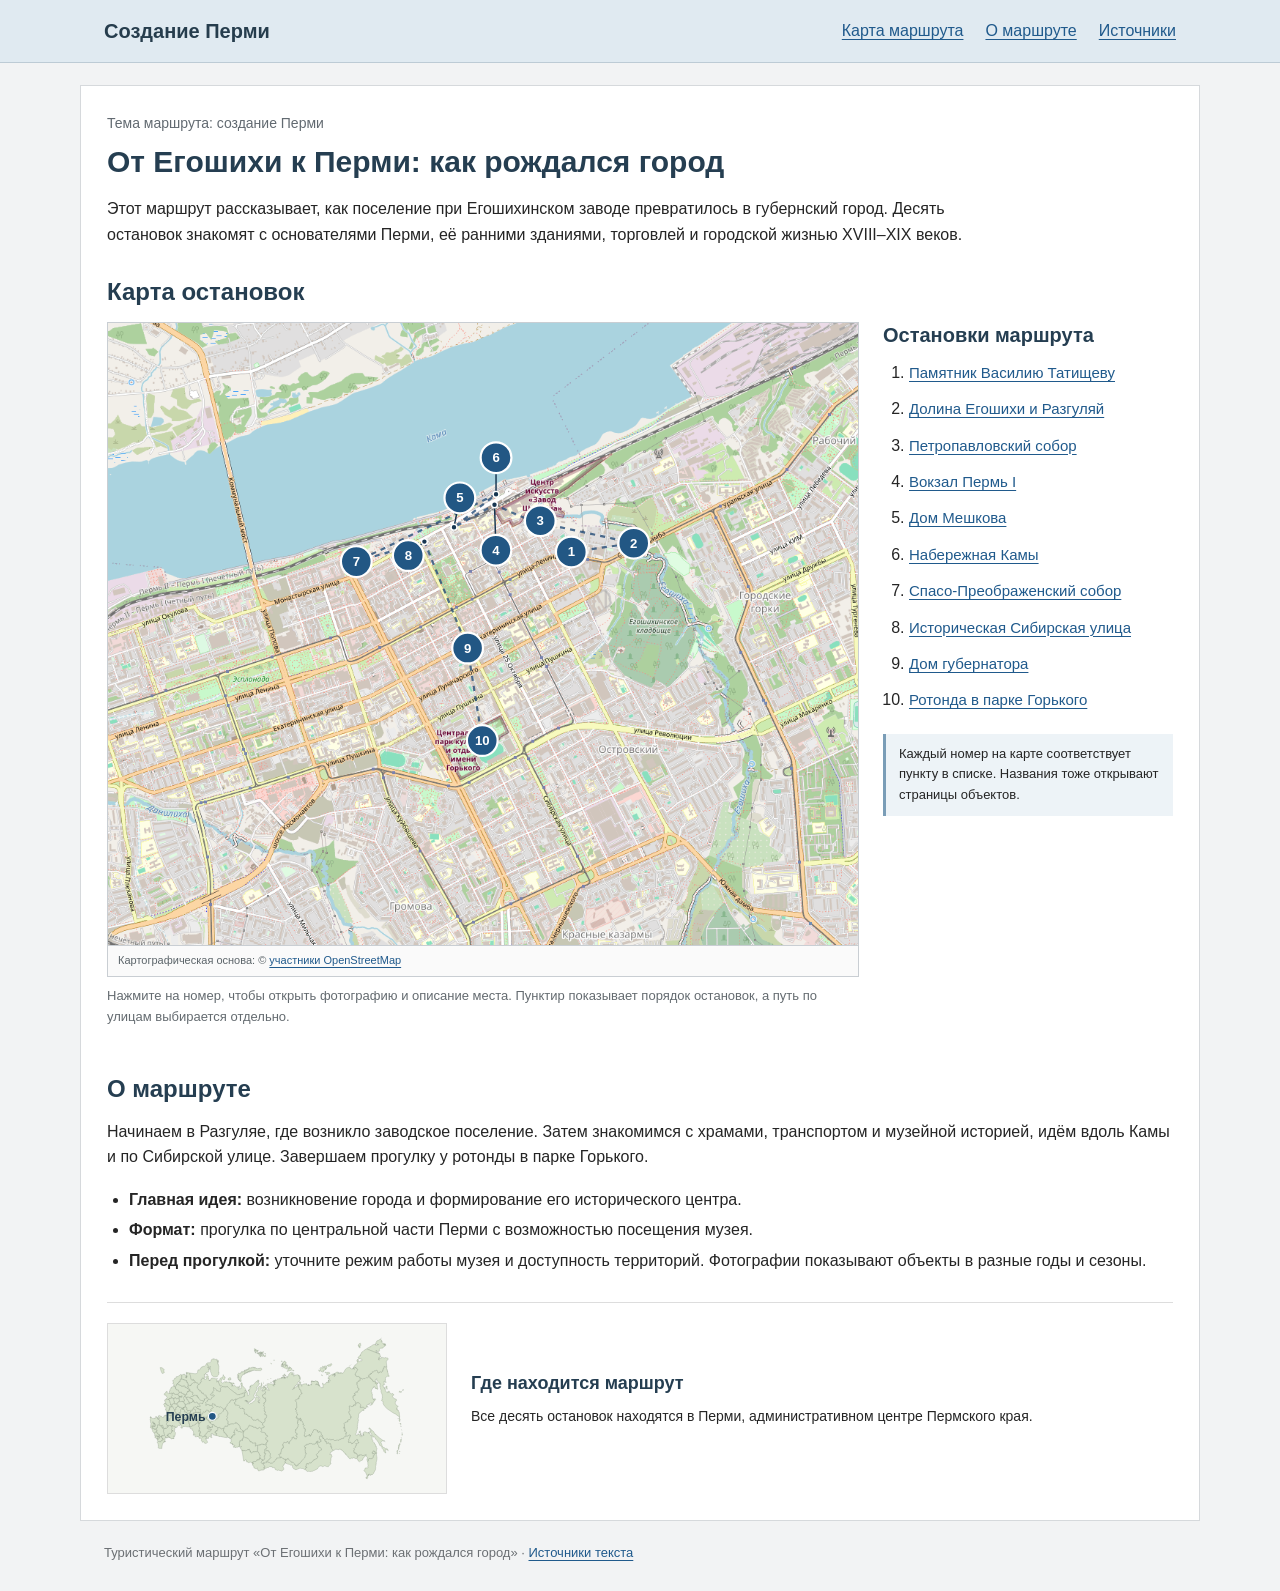
==== index.html @ ab6ca35f "org" ====
<!DOCTYPE html><html lang="ru"><head><meta charset="utf-8"><meta name="viewport" content="width=device-width,initial-scale=1"><title>От Егошихи к Перми: как рождался город — Создание Перми</title><meta name="description" content="Исторический маршрут по Перми: десять остановок о создании города, фотографии и описания."><link rel="stylesheet" href="style.css"></head><body><a class="skip" href="#main">Перейти к содержанию</a><header><div class="header-inner"><a class="site-name" href="index.html">Создание Перми</a><nav aria-label="Меню"><a href="index.html#map">Карта маршрута</a><a href="index.html#about">О маршруте</a><a href="sources.html">Источники</a></nav></div></header><main id="main"><p class="topic">Тема маршрута: создание Перми</p><h1>От Егошихи к Перми: как рождался город</h1><p class="intro">Этот маршрут рассказывает, как поселение при Егошихинском заводе превратилось в губернский город. Десять остановок знакомят с основателями Перми, её ранними зданиями, торговлей и городской жизнью XVIII–XIX веков.</p><section id="map"><h2>Карта остановок</h2><div class="map-layout"><div><div class="map-box"><svg class="route-map" viewBox="0 0 1024 850" role="group" aria-label="Карта центра Перми с десятью остановками"><image href="assets/perm-map.png" width="1024" height="850"/><path class="route-line" d="M632.6,312.6 L717.8,300.6 L577.2,270.0 L527.7,248.2 L472.4,278.8 L529.8,233.9 L339.0,325.8 L432.0,298.5 L491.0,443.8 L511.0,570.1"/><a class="pin" href="places/tatischev.html" aria-label="Остановка 1: Памятник Василию Татищеву"><title>1. Памятник Василию Татищеву</title><path class="leader" d="M632.6,312.6l0,0"/><circle class="location-dot" cx="632.6" cy="312.6" r="4"/><g transform="translate(632.6 312.6)"><circle r="31" fill="transparent"/><circle class="badge" r="21"/><text>1</text></g></a><a class="pin" href="places/egoshikha.html" aria-label="Остановка 2: Долина Егошихи и Разгуляй"><title>2. Долина Егошихи и Разгуляй</title><path class="leader" d="M717.8,300.6l0,0"/><circle class="location-dot" cx="717.8" cy="300.6" r="4"/><g transform="translate(717.8 300.6)"><circle r="31" fill="transparent"/><circle class="badge" r="21"/><text>2</text></g></a><a class="pin" href="places/peter-paul.html" aria-label="Остановка 3: Петропавловский собор"><title>3. Петропавловский собор</title><path class="leader" d="M577.2,270.0l13,0"/><circle class="location-dot" cx="577.2" cy="270.0" r="4"/><g transform="translate(590.2 270.0)"><circle r="31" fill="transparent"/><circle class="badge" r="21"/><text>3</text></g></a><a class="pin" href="places/perm-one.html" aria-label="Остановка 4: Вокзал Пермь I"><title>4. Вокзал Пермь I</title><path class="leader" d="M527.7,248.2l2,62"/><circle class="location-dot" cx="527.7" cy="248.2" r="4"/><g transform="translate(529.7 310.2)"><circle r="31" fill="transparent"/><circle class="badge" r="21"/><text>4</text></g></a><a class="pin" href="places/meshkov.html" aria-label="Остановка 5: Дом Мешкова"><title>5. Дом Мешкова</title><path class="leader" d="M472.4,278.8l8,-40"/><circle class="location-dot" cx="472.4" cy="278.8" r="4"/><g transform="translate(480.4 238.8)"><circle r="31" fill="transparent"/><circle class="badge" r="21"/><text>5</text></g></a><a class="pin" href="places/kama.html" aria-label="Остановка 6: Набережная Камы"><title>6. Набережная Камы</title><path class="leader" d="M529.8,233.9l0,-50"/><circle class="location-dot" cx="529.8" cy="233.9" r="4"/><g transform="translate(529.8 183.9)"><circle r="31" fill="transparent"/><circle class="badge" r="21"/><text>6</text></g></a><a class="pin" href="places/cathedral.html" aria-label="Остановка 7: Спасо-Преображенский собор"><title>7. Спасо-Преображенский собор</title><path class="leader" d="M339.0,325.8l0,0"/><circle class="location-dot" cx="339.0" cy="325.8" r="4"/><g transform="translate(339.0 325.8)"><circle r="31" fill="transparent"/><circle class="badge" r="21"/><text>7</text></g></a><a class="pin" href="places/sibirskaya.html" aria-label="Остановка 8: Историческая Сибирская улица"><title>8. Историческая Сибирская улица</title><path class="leader" d="M432.0,298.5l-22,19"/><circle class="location-dot" cx="432.0" cy="298.5" r="4"/><g transform="translate(410.0 317.5)"><circle r="31" fill="transparent"/><circle class="badge" r="21"/><text>8</text></g></a><a class="pin" href="places/governor.html" aria-label="Остановка 9: Дом губернатора"><title>9. Дом губернатора</title><path class="leader" d="M491.0,443.8l0,0"/><circle class="location-dot" cx="491.0" cy="443.8" r="4"/><g transform="translate(491.0 443.8)"><circle r="31" fill="transparent"/><circle class="badge" r="21"/><text>9</text></g></a><a class="pin" href="places/rotunda.html" aria-label="Остановка 10: Ротонда в парке Горького"><title>10. Ротонда в парке Горького</title><path class="leader" d="M511.0,570.1l0,0"/><circle class="location-dot" cx="511.0" cy="570.1" r="4"/><g transform="translate(511.0 570.1)"><circle r="31" fill="transparent"/><circle class="badge" r="21"/><text>10</text></g></a></svg><div class="map-credit">Картографическая основа: © <a href="https://www.openstreetmap.org/copyright" target="_blank" rel="noopener noreferrer">участники OpenStreetMap</a></div></div><p class="map-note">Нажмите на номер, чтобы открыть фотографию и описание места. Пунктир показывает порядок остановок, а путь по улицам выбирается отдельно.</p></div><aside class="stop-list"><h3>Остановки маршрута</h3><ol><li><a href="places/tatischev.html">Памятник Василию Татищеву</a></li><li><a href="places/egoshikha.html">Долина Егошихи и Разгуляй</a></li><li><a href="places/peter-paul.html">Петропавловский собор</a></li><li><a href="places/perm-one.html">Вокзал Пермь I</a></li><li><a href="places/meshkov.html">Дом Мешкова</a></li><li><a href="places/kama.html">Набережная Камы</a></li><li><a href="places/cathedral.html">Спасо-Преображенский собор</a></li><li><a href="places/sibirskaya.html">Историческая Сибирская улица</a></li><li><a href="places/governor.html">Дом губернатора</a></li><li><a href="places/rotunda.html">Ротонда в парке Горького</a></li></ol><p class="instructions">Каждый номер на карте соответствует пункту в списке. Названия тоже открывают страницы объектов.</p></aside></div></section><section id="about" class="about"><h2>О маршруте</h2><p>Начинаем в Разгуляе, где возникло заводское поселение. Затем знакомимся с храмами, транспортом и музейной историей, идём вдоль Камы и по Сибирской улице. Завершаем прогулку у ротонды в парке Горького.</p><ul><li><strong>Главная идея:</strong> возникновение города и формирование его исторического центра.</li><li><strong>Формат:</strong> прогулка по центральной части Перми с возможностью посещения музея.</li><li><strong>Перед прогулкой:</strong> уточните режим работы музея и доступность территорий. Фотографии показывают объекты в разные годы и сезоны.</li></ul><div class="region-location"><img class="country-map" src="assets/russia-map.svg" alt="Карта России с отмеченным городом Пермь"><div><h3>Где находится маршрут</h3><p>Все десять остановок находятся в Перми, административном центре Пермского края.</p></div></div></section></main><footer>Туристический маршрут «От Егошихи к Перми: как рождался город» · <a href="sources.html">Источники текста</a></footer></body></html>
---- style.css ----
* { box-sizing: border-box; }
body { margin: 0; background: #f2f3f4; color: #252525; font: 16px/1.6 Arial, sans-serif; }
a { color: #205a8c; text-underline-offset: 3px; }
a:hover { color: #103653; }
a:focus-visible, button:focus-visible { outline: 3px solid #b66c1d; outline-offset: 4px; }
header { background: #e0eaf1; border-bottom: 1px solid #bdcbd5; }
.header-inner { max-width: 1120px; margin: auto; padding: 15px 24px; display: flex; align-items: center; justify-content: space-between; gap: 20px; }
.site-name { font-size: 20px; font-weight: bold; color: #263d4d; text-decoration: none; }
nav { display: flex; gap: 22px; flex-wrap: wrap; }
main { max-width: 1120px; margin: 22px auto; padding: 26px; background: white; border: 1px solid #d6d9dc; }
h1, h2, h3 { color: #253e51; line-height: 1.3; }
h1 { font-size: 30px; margin: 0 0 15px; }
h2 { font-size: 24px; margin: 28px 0 15px; }
h3 { font-size: 20px; margin: 0 0 10px; }
p { margin: 0 0 17px; }
.intro { max-width: 880px; }
.topic { color: #626a71; font-size: 14px; margin-bottom: 8px; }
.map-layout { display: grid; grid-template-columns: minmax(0, 1fr) 290px; gap: 24px; align-items: start; }
.map-box { border: 1px solid #c9ced3; background: #eef2ed; }
.route-map { width: 100%; height: auto; display: block; }
.route-line { fill: none; stroke: #244d79; stroke-width: 3; stroke-dasharray: 7 7; opacity: .8; }
.pin .leader { stroke: #173651; stroke-width: 2; }
.pin .location-dot { fill: #173651; stroke: white; stroke-width: 2; }
.pin .badge { fill: #225784; stroke: white; stroke-width: 3; }
.pin text { fill: white; font: bold 18px Arial, sans-serif; text-anchor: middle; dominant-baseline: central; pointer-events: none; }
.pin:hover .badge, .pin:focus .badge { fill: #9a4b13; stroke-width: 5; }
.map-credit { background: #fafafa; padding: 6px 10px; font-size: 11px; color: #5c656a; border-top: 1px solid #c9ced3; }
.map-note { font-size: 13px; color: #646b70; margin-top: 9px; }
.stop-list h3 { margin-bottom: 7px; }
.stop-list ol { margin: 0; padding-left: 26px; }
.stop-list li { padding: 7px 0; line-height: 1.4; }
.stop-list a { font-size: 15px; }
.instructions { padding: 10px 13px; margin-top: 15px; background: #edf3f7; border-left: 3px solid #7a9db7; font-size: 13px; }
.region-location { display: flex; align-items: center; gap: 24px; border-top: 1px solid #ddd; padding-top: 20px; margin-top: 28px; }
.country-map { width: 340px; max-width: 100%; height: auto; flex-shrink: 0; border: 1px solid #ddd; background: #f6f7f4; }
.region-location h3 { font-size: 18px; }
.region-location p { font-size: 14px; max-width: 650px; }
.about ul { padding-left: 22px; }
.about li { margin: 5px 0; }
footer { max-width: 1120px; margin: 15px auto 28px; padding: 0 24px; color: #6c7074; font-size: 13px; }
.breadcrumb { font-size: 14px; margin-bottom: 20px; }
.place-content { max-width: 900px; }
.location { color: #61676b; font-size: 14px; }
figure { margin: 22px 0 27px; }
.place-photo { display: block; width: 100%; max-height: 490px; object-fit: contain; background: #f1f1ed; border: 1px solid #d8d8d2; }
figcaption { font-size: 12px; color: #636a70; margin-top: 7px; line-height: 1.5; }
.next-stop { background: #edf3f7; border: 1px solid #c6d5e1; padding: 18px; margin: 26px 0; }
.next-stop h2 { font-size: 20px; margin-top: 0; }
.next-stop p { margin-bottom: 12px; }
.sources { font-size: 14px; border-top: 1px solid #ddd; padding-top: 5px; }
.sources h2 { font-size: 20px; }
.sources li { margin: 7px 0; overflow-wrap: anywhere; }
.page-navigation { display: flex; justify-content: space-between; gap: 22px; border-top: 1px solid #ddd; padding-top: 20px; margin-top: 25px; font-size: 14px; }
.page-navigation a { max-width: 45%; }
.source-list li { margin-bottom: 20px; overflow-wrap: anywhere; }
.skip { position: absolute; top: -100px; left: 15px; background: white; padding: 8px; z-index: 5; }
.skip:focus { top: 10px; }
@media (max-width: 850px) {
  .map-layout { grid-template-columns: minmax(0, 1fr) 245px; gap: 18px; }
  .stop-list a { font-size: 14px; }
  .stop-list li { padding: 5px 0; }
  main { margin: 16px; padding: 22px; }
  h1 { font-size: 27px; }
}
@media (max-width: 650px) {
  .header-inner { padding: 14px 18px; display: block; }
  .header-inner nav { margin-top: 8px; gap: 17px; font-size: 14px; }
  main { margin: 12px; padding: 18px; }
  h1 { font-size: 25px; }
  h2 { font-size: 22px; }
  .map-layout { display: block; }
  .stop-list { margin-top: 20px; }
  .stop-list li { padding: 7px 0; }
  .stop-list a { font-size: 16px; }
  .region-location { gap: 14px; align-items: start; }
  .region-location { flex-direction: column; }
  .country-map { width: 100%; max-width: 400px; }
  .region-location p { font-size: 13px; }
  footer { font-size: 12px; padding: 0 18px; }
}
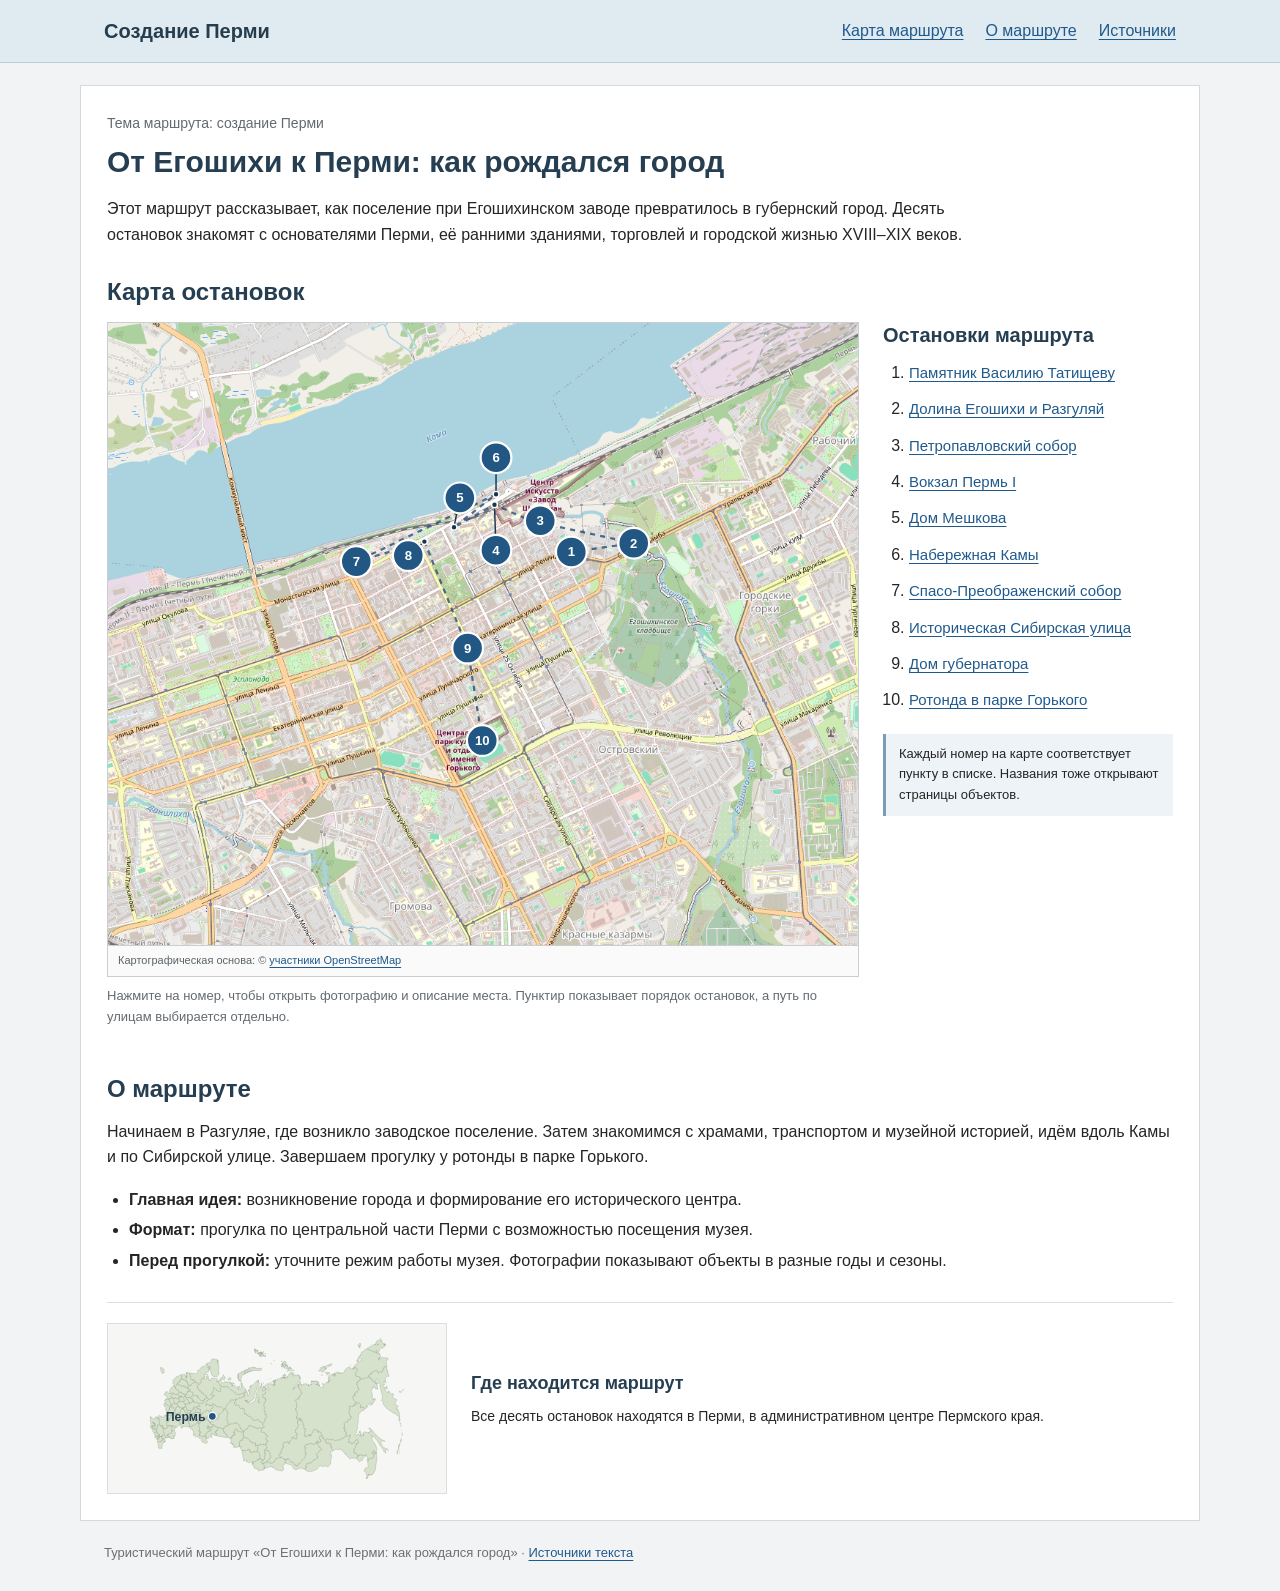
==== commit 7e7c9009: "Update index.html" ====
--- a/index.html
+++ b/index.html
@@ -1 +1 @@
-<!DOCTYPE html><html lang="ru"><head><meta charset="utf-8"><meta name="viewport" content="width=device-width,initial-scale=1"><title>От Егошихи к Перми: как рождался город — Создание Перми</title><meta name="description" content="Исторический маршрут по Перми: десять остановок о создании города, фотографии и описания."><link rel="stylesheet" href="style.css"></head><body><a class="skip" href="#main">Перейти к содержанию</a><header><div class="header-inner"><a class="site-name" href="index.html">Создание Перми</a><nav aria-label="Меню"><a href="index.html#map">Карта маршрута</a><a href="index.html#about">О маршруте</a><a href="sources.html">Источники</a></nav></div></header><main id="main"><p class="topic">Тема маршрута: создание Перми</p><h1>От Егошихи к Перми: как рождался город</h1><p class="intro">Этот маршрут рассказывает, как поселение при Егошихинском заводе превратилось в губернский город. Десять остановок знакомят с основателями Перми, её ранними зданиями, торговлей и городской жизнью XVIII–XIX веков.</p><section id="map"><h2>Карта остановок</h2><div class="map-layout"><div><div class="map-box"><svg class="route-map" viewBox="0 0 1024 850" role="group" aria-label="Карта центра Перми с десятью остановками"><image href="assets/perm-map.png" width="1024" height="850"/><path class="route-line" d="M632.6,312.6 L717.8,300.6 L577.2,270.0 L527.7,248.2 L472.4,278.8 L529.8,233.9 L339.0,325.8 L432.0,298.5 L491.0,443.8 L511.0,570.1"/><a class="pin" href="places/tatischev.html" aria-label="Остановка 1: Памятник Василию Татищеву"><title>1. Памятник Василию Татищеву</title><path class="leader" d="M632.6,312.6l0,0"/><circle class="location-dot" cx="632.6" cy="312.6" r="4"/><g transform="translate(632.6 312.6)"><circle r="31" fill="transparent"/><circle class="badge" r="21"/><text>1</text></g></a><a class="pin" href="places/egoshikha.html" aria-label="Остановка 2: Долина Егошихи и Разгуляй"><title>2. Долина Егошихи и Разгуляй</title><path class="leader" d="M717.8,300.6l0,0"/><circle class="location-dot" cx="717.8" cy="300.6" r="4"/><g transform="translate(717.8 300.6)"><circle r="31" fill="transparent"/><circle class="badge" r="21"/><text>2</text></g></a><a class="pin" href="places/peter-paul.html" aria-label="Остановка 3: Петропавловский собор"><title>3. Петропавловский собор</title><path class="leader" d="M577.2,270.0l13,0"/><circle class="location-dot" cx="577.2" cy="270.0" r="4"/><g transform="translate(590.2 270.0)"><circle r="31" fill="transparent"/><circle class="badge" r="21"/><text>3</text></g></a><a class="pin" href="places/perm-one.html" aria-label="Остановка 4: Вокзал Пермь I"><title>4. Вокзал Пермь I</title><path class="leader" d="M527.7,248.2l2,62"/><circle class="location-dot" cx="527.7" cy="248.2" r="4"/><g transform="translate(529.7 310.2)"><circle r="31" fill="transparent"/><circle class="badge" r="21"/><text>4</text></g></a><a class="pin" href="places/meshkov.html" aria-label="Остановка 5: Дом Мешкова"><title>5. Дом Мешкова</title><path class="leader" d="M472.4,278.8l8,-40"/><circle class="location-dot" cx="472.4" cy="278.8" r="4"/><g transform="translate(480.4 238.8)"><circle r="31" fill="transparent"/><circle class="badge" r="21"/><text>5</text></g></a><a class="pin" href="places/kama.html" aria-label="Остановка 6: Набережная Камы"><title>6. Набережная Камы</title><path class="leader" d="M529.8,233.9l0,-50"/><circle class="location-dot" cx="529.8" cy="233.9" r="4"/><g transform="translate(529.8 183.9)"><circle r="31" fill="transparent"/><circle class="badge" r="21"/><text>6</text></g></a><a class="pin" href="places/cathedral.html" aria-label="Остановка 7: Спасо-Преображенский собор"><title>7. Спасо-Преображенский собор</title><path class="leader" d="M339.0,325.8l0,0"/><circle class="location-dot" cx="339.0" cy="325.8" r="4"/><g transform="translate(339.0 325.8)"><circle r="31" fill="transparent"/><circle class="badge" r="21"/><text>7</text></g></a><a class="pin" href="places/sibirskaya.html" aria-label="Остановка 8: Историческая Сибирская улица"><title>8. Историческая Сибирская улица</title><path class="leader" d="M432.0,298.5l-22,19"/><circle class="location-dot" cx="432.0" cy="298.5" r="4"/><g transform="translate(410.0 317.5)"><circle r="31" fill="transparent"/><circle class="badge" r="21"/><text>8</text></g></a><a class="pin" href="places/governor.html" aria-label="Остановка 9: Дом губернатора"><title>9. Дом губернатора</title><path class="leader" d="M491.0,443.8l0,0"/><circle class="location-dot" cx="491.0" cy="443.8" r="4"/><g transform="translate(491.0 443.8)"><circle r="31" fill="transparent"/><circle class="badge" r="21"/><text>9</text></g></a><a class="pin" href="places/rotunda.html" aria-label="Остановка 10: Ротонда в парке Горького"><title>10. Ротонда в парке Горького</title><path class="leader" d="M511.0,570.1l0,0"/><circle class="location-dot" cx="511.0" cy="570.1" r="4"/><g transform="translate(511.0 570.1)"><circle r="31" fill="transparent"/><circle class="badge" r="21"/><text>10</text></g></a></svg><div class="map-credit">Картографическая основа: © <a href="https://www.openstreetmap.org/copyright" target="_blank" rel="noopener noreferrer">участники OpenStreetMap</a></div></div><p class="map-note">Нажмите на номер, чтобы открыть фотографию и описание места. Пунктир показывает порядок остановок, а путь по улицам выбирается отдельно.</p></div><aside class="stop-list"><h3>Остановки маршрута</h3><ol><li><a href="places/tatischev.html">Памятник Василию Татищеву</a></li><li><a href="places/egoshikha.html">Долина Егошихи и Разгуляй</a></li><li><a href="places/peter-paul.html">Петропавловский собор</a></li><li><a href="places/perm-one.html">Вокзал Пермь I</a></li><li><a href="places/meshkov.html">Дом Мешкова</a></li><li><a href="places/kama.html">Набережная Камы</a></li><li><a href="places/cathedral.html">Спасо-Преображенский собор</a></li><li><a href="places/sibirskaya.html">Историческая Сибирская улица</a></li><li><a href="places/governor.html">Дом губернатора</a></li><li><a href="places/rotunda.html">Ротонда в парке Горького</a></li></ol><p class="instructions">Каждый номер на карте соответствует пункту в списке. Названия тоже открывают страницы объектов.</p></aside></div></section><section id="about" class="about"><h2>О маршруте</h2><p>Начинаем в Разгуляе, где возникло заводское поселение. Затем знакомимся с храмами, транспортом и музейной историей, идём вдоль Камы и по Сибирской улице. Завершаем прогулку у ротонды в парке Горького.</p><ul><li><strong>Главная идея:</strong> возникновение города и формирование его исторического центра.</li><li><strong>Формат:</strong> прогулка по центральной части Перми с возможностью посещения музея.</li><li><strong>Перед прогулкой:</strong> уточните режим работы музея и доступность территорий. Фотографии показывают объекты в разные годы и сезоны.</li></ul><div class="region-location"><img class="country-map" src="assets/russia-map.svg" alt="Карта России с отмеченным городом Пермь"><div><h3>Где находится маршрут</h3><p>Все десять остановок находятся в Перми, административном центре Пермского края.</p></div></div></section></main><footer>Туристический маршрут «От Егошихи к Перми: как рождался город» · <a href="sources.html">Источники текста</a></footer></body></html>+<!DOCTYPE html><html lang="ru"><head><meta charset="utf-8"><meta name="viewport" content="width=device-width,initial-scale=1"><title>От Егошихи к Перми: как рождался город — Создание Перми</title><meta name="description" content="Исторический маршрут по Перми: десять остановок о создании города, фотографии и описания."><link rel="stylesheet" href="style.css"></head><body><a class="skip" href="#main">Перейти к содержанию</a><header><div class="header-inner"><a class="site-name" href="index.html">Создание Перми</a><nav aria-label="Меню"><a href="index.html#map">Карта маршрута</a><a href="index.html#about">О маршруте</a><a href="sources.html">Источники</a></nav></div></header><main id="main"><p class="topic">Тема маршрута: создание Перми</p><h1>От Егошихи к Перми: как рождался город</h1><p class="intro">Этот маршрут рассказывает, как поселение при Егошихинском заводе превратилось в губернский город. Десять остановок знакомят с основателями Перми, её ранними зданиями, торговлей и городской жизнью XVIII–XIX веков.</p><section id="map"><h2>Карта остановок</h2><div class="map-layout"><div><div class="map-box"><svg class="route-map" viewBox="0 0 1024 850" role="group" aria-label="Карта центра Перми с десятью остановками"><image href="assets/perm-map.png" width="1024" height="850"/><path class="route-line" d="M632.6,312.6 L717.8,300.6 L577.2,270.0 L527.7,248.2 L472.4,278.8 L529.8,233.9 L339.0,325.8 L432.0,298.5 L491.0,443.8 L511.0,570.1"/><a class="pin" href="places/tatischev.html" aria-label="Остановка 1: Памятник Василию Татищеву"><title>1. Памятник Василию Татищеву</title><path class="leader" d="M632.6,312.6l0,0"/><circle class="location-dot" cx="632.6" cy="312.6" r="4"/><g transform="translate(632.6 312.6)"><circle r="31" fill="transparent"/><circle class="badge" r="21"/><text>1</text></g></a><a class="pin" href="places/egoshikha.html" aria-label="Остановка 2: Долина Егошихи и Разгуляй"><title>2. Долина Егошихи и Разгуляй</title><path class="leader" d="M717.8,300.6l0,0"/><circle class="location-dot" cx="717.8" cy="300.6" r="4"/><g transform="translate(717.8 300.6)"><circle r="31" fill="transparent"/><circle class="badge" r="21"/><text>2</text></g></a><a class="pin" href="places/peter-paul.html" aria-label="Остановка 3: Петропавловский собор"><title>3. Петропавловский собор</title><path class="leader" d="M577.2,270.0l13,0"/><circle class="location-dot" cx="577.2" cy="270.0" r="4"/><g transform="translate(590.2 270.0)"><circle r="31" fill="transparent"/><circle class="badge" r="21"/><text>3</text></g></a><a class="pin" href="places/perm-one.html" aria-label="Остановка 4: Вокзал Пермь I"><title>4. Вокзал Пермь I</title><path class="leader" d="M527.7,248.2l2,62"/><circle class="location-dot" cx="527.7" cy="248.2" r="4"/><g transform="translate(529.7 310.2)"><circle r="31" fill="transparent"/><circle class="badge" r="21"/><text>4</text></g></a><a class="pin" href="places/meshkov.html" aria-label="Остановка 5: Дом Мешкова"><title>5. Дом Мешкова</title><path class="leader" d="M472.4,278.8l8,-40"/><circle class="location-dot" cx="472.4" cy="278.8" r="4"/><g transform="translate(480.4 238.8)"><circle r="31" fill="transparent"/><circle class="badge" r="21"/><text>5</text></g></a><a class="pin" href="places/kama.html" aria-label="Остановка 6: Набережная Камы"><title>6. Набережная Камы</title><path class="leader" d="M529.8,233.9l0,-50"/><circle class="location-dot" cx="529.8" cy="233.9" r="4"/><g transform="translate(529.8 183.9)"><circle r="31" fill="transparent"/><circle class="badge" r="21"/><text>6</text></g></a><a class="pin" href="places/cathedral.html" aria-label="Остановка 7: Спасо-Преображенский собор"><title>7. Спасо-Преображенский собор</title><path class="leader" d="M339.0,325.8l0,0"/><circle class="location-dot" cx="339.0" cy="325.8" r="4"/><g transform="translate(339.0 325.8)"><circle r="31" fill="transparent"/><circle class="badge" r="21"/><text>7</text></g></a><a class="pin" href="places/sibirskaya.html" aria-label="Остановка 8: Историческая Сибирская улица"><title>8. Историческая Сибирская улица</title><path class="leader" d="M432.0,298.5l-22,19"/><circle class="location-dot" cx="432.0" cy="298.5" r="4"/><g transform="translate(410.0 317.5)"><circle r="31" fill="transparent"/><circle class="badge" r="21"/><text>8</text></g></a><a class="pin" href="places/governor.html" aria-label="Остановка 9: Дом губернатора"><title>9. Дом губернатора</title><path class="leader" d="M491.0,443.8l0,0"/><circle class="location-dot" cx="491.0" cy="443.8" r="4"/><g transform="translate(491.0 443.8)"><circle r="31" fill="transparent"/><circle class="badge" r="21"/><text>9</text></g></a><a class="pin" href="places/rotunda.html" aria-label="Остановка 10: Ротонда в парке Горького"><title>10. Ротонда в парке Горького</title><path class="leader" d="M511.0,570.1l0,0"/><circle class="location-dot" cx="511.0" cy="570.1" r="4"/><g transform="translate(511.0 570.1)"><circle r="31" fill="transparent"/><circle class="badge" r="21"/><text>10</text></g></a></svg><div class="map-credit">Картографическая основа: © <a href="https://www.openstreetmap.org/copyright" target="_blank" rel="noopener noreferrer">участники OpenStreetMap</a></div></div><p class="map-note">Нажмите на номер, чтобы открыть фотографию и описание места. Пунктир показывает порядок остановок, а путь по улицам выбирается отдельно.</p></div><aside class="stop-list"><h3>Остановки маршрута</h3><ol><li><a href="places/tatischev.html">Памятник Василию Татищеву</a></li><li><a href="places/egoshikha.html">Долина Егошихи и Разгуляй</a></li><li><a href="places/peter-paul.html">Петропавловский собор</a></li><li><a href="places/perm-one.html">Вокзал Пермь I</a></li><li><a href="places/meshkov.html">Дом Мешкова</a></li><li><a href="places/kama.html">Набережная Камы</a></li><li><a href="places/cathedral.html">Спасо-Преображенский собор</a></li><li><a href="places/sibirskaya.html">Историческая Сибирская улица</a></li><li><a href="places/governor.html">Дом губернатора</a></li><li><a href="places/rotunda.html">Ротонда в парке Горького</a></li></ol><p class="instructions">Каждый номер на карте соответствует пункту в списке. Названия тоже открывают страницы объектов.</p></aside></div></section><section id="about" class="about"><h2>О маршруте</h2><p>Начинаем в Разгуляе, где возникло заводское поселение. Затем знакомимся с храмами, транспортом и музейной историей, идём вдоль Камы и по Сибирской улице. Завершаем прогулку у ротонды в парке Горького.</p><ul><li><strong>Главная идея:</strong> возникновение города и формирование его исторического центра.</li><li><strong>Формат:</strong> прогулка по центральной части Перми с возможностью посещения музея.</li><li><strong>Перед прогулкой:</strong> уточните режим работы музея. Фотографии показывают объекты в разные годы и сезоны.</li></ul><div class="region-location"><img class="country-map" src="assets/russia-map.svg" alt="Карта России с отмеченным городом Пермь"><div><h3>Где находится маршрут</h3><p>Все десять остановок находятся в Перми, в административном центре Пермского края.</p></div></div></section></main><footer>Туристический маршрут «От Егошихи к Перми: как рождался город» · <a href="sources.html">Источники текста</a></footer></body></html>
